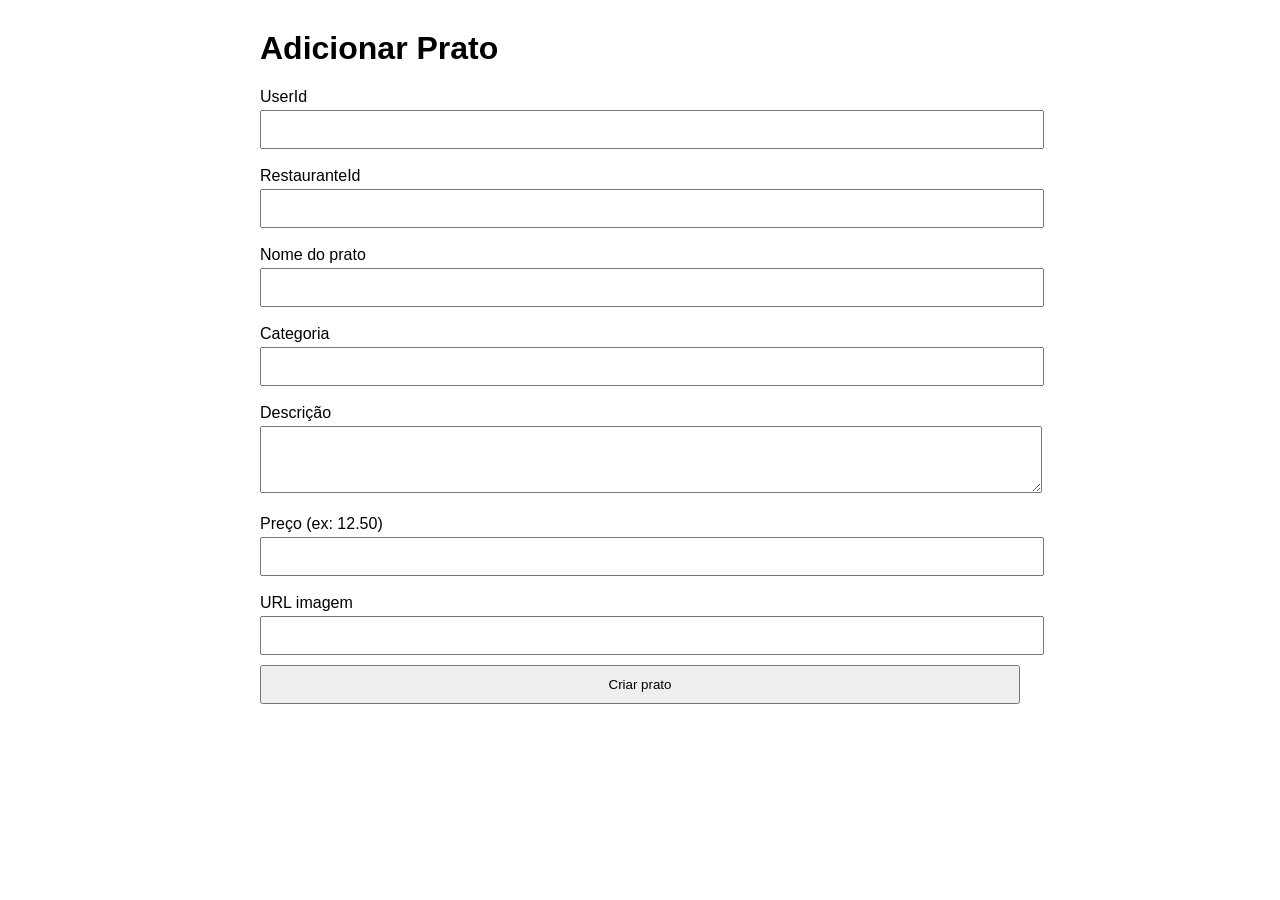
==== bitefinder-api/add_menu.html @ e2a538bc ". ." ====
<!DOCTYPE html>
<html lang="pt">
<head>
  <meta charset="UTF-8" />
  <title>Adicionar Menu (Prato)</title>
  <style>body{font-family:sans-serif;max-width:760px;margin:30px auto;padding:0 16px;}label{display:block;margin:8px 0 4px;}input, textarea, button{width:100%;padding:10px;margin-bottom:10px;}</style>
</head>
<body>
  <h1>Adicionar Prato</h1>
  <form id="menuForm">
    <label>UserId</label><input type="number" name="userId" min="1" required />
    <label>RestauranteId</label><input type="number" name="restauranteId" min="1" required />
    <label>Nome do prato</label><input type="text" name="nome" required />
    <label>Categoria</label><input type="text" name="categoria" />
    <label>Descrição</label><textarea name="descricao" rows="3"></textarea>
    <label>Preço (ex: 12.50)</label><input type="number" step="0.01" name="preco" />
    <label>URL imagem</label><input type="url" name="imagemUrl" />
    <button type="submit">Criar prato</button>
  </form>
  <pre id="resultado"></pre>

  <script>
    document.getElementById('menuForm').addEventListener('submit', async e => {
      e.preventDefault();
      const form = new FormData(e.target);

      const payload = {
        userId: Number(form.get('userId')),
        restauranteId: Number(form.get('restauranteId')),
        nome: String(form.get('nome')).trim(),
        categoria: String(form.get('categoria') || '').trim(),
        descricao: String(form.get('descricao') || '').trim(),
        preco: form.get('preco') ? Number(form.get('preco')) : null,
        imagemUrl: String(form.get('imagemUrl') || '').trim()
      };

      const res = await fetch('api/pratos/create.php', {
        method: 'POST',
        headers: {'Content-Type': 'application/json'},
        body: JSON.stringify(payload)
      });

      const json = await res.json();
      document.getElementById('resultado').textContent = JSON.stringify(json, null, 2);
    });
  </script>
</body>
</html>
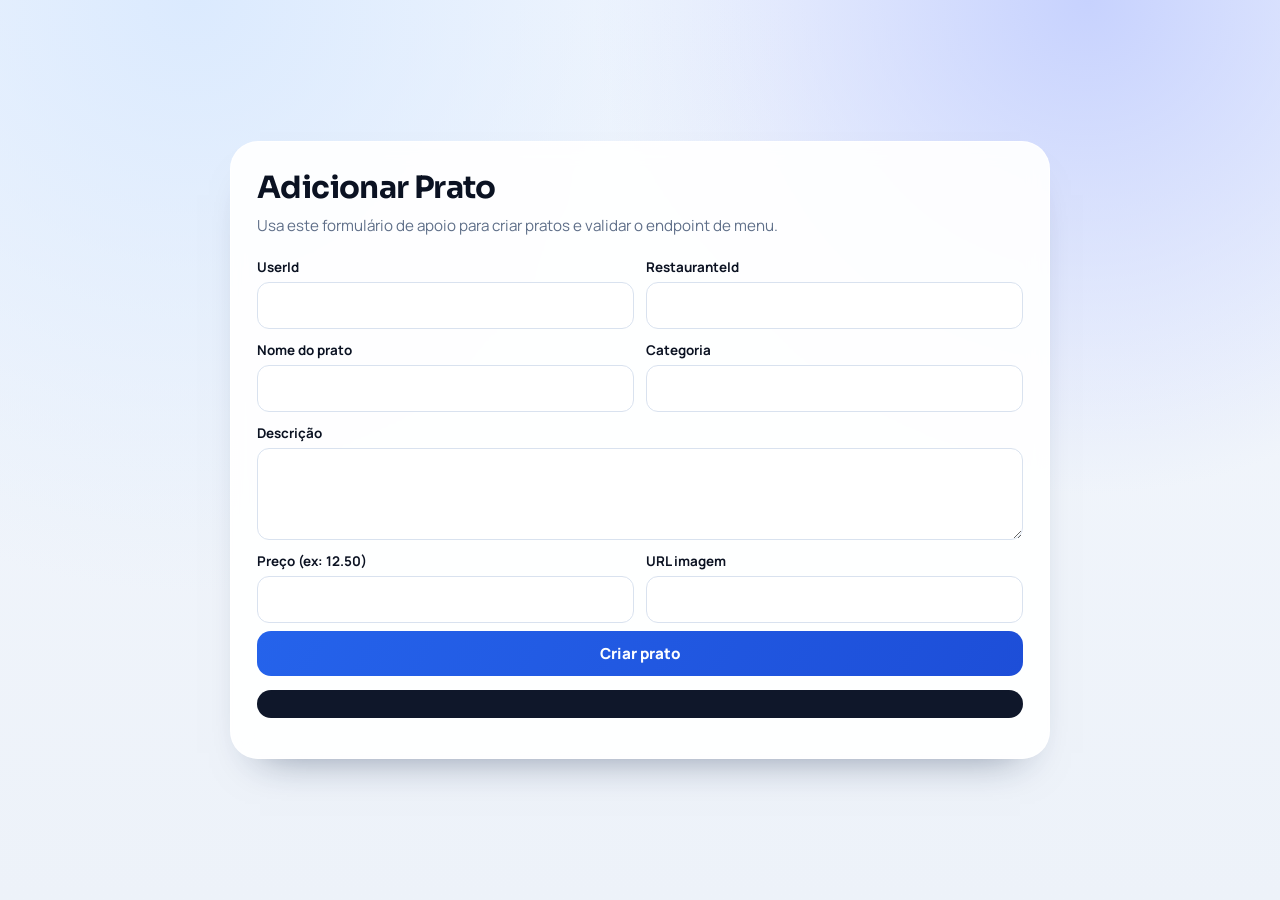
==== commit d26b2baa: ". ." ====
--- a/bitefinder-api/add_menu.html
+++ b/bitefinder-api/add_menu.html
@@ -2,22 +2,184 @@
 <html lang="pt">
 <head>
   <meta charset="UTF-8" />
+  <meta name="viewport" content="width=device-width, initial-scale=1.0" />
   <title>Adicionar Menu (Prato)</title>
-  <style>body{font-family:sans-serif;max-width:760px;margin:30px auto;padding:0 16px;}label{display:block;margin:8px 0 4px;}input, textarea, button{width:100%;padding:10px;margin-bottom:10px;}</style>
+  <link rel="preconnect" href="https://fonts.googleapis.com" />
+  <link rel="preconnect" href="https://fonts.gstatic.com" crossorigin />
+  <link href="https://fonts.googleapis.com/css2?family=Manrope:wght@400;500;600;700;800&family=Sora:wght@600;700;800&display=swap" rel="stylesheet" />
+  <style>
+    :root {
+      --brand: #0f172a;
+      --accent: #2563eb;
+      --bg: #edf2f9;
+      --surface: #ffffff;
+      --border: #d9e2ef;
+      --text: #0b1222;
+      --text-soft: #5f6f89;
+      --shadow: 0 24px 42px -30px rgb(13 32 66 / 0.55);
+    }
+
+    * { box-sizing: border-box; }
+    body {
+      margin: 0;
+      min-height: 100vh;
+      display: grid;
+      place-items: center;
+      font-family: 'Manrope', 'Segoe UI', sans-serif;
+      background:
+        radial-gradient(circle at 15% 0%, #dbeafe 0%, rgba(219, 234, 254, 0) 42%),
+        radial-gradient(circle at 85% 0%, #c7d2fe 0%, rgba(199, 210, 254, 0) 35%),
+        linear-gradient(180deg, #f3f7fd 0%, var(--bg) 100%);
+      color: var(--text);
+      padding: 18px;
+    }
+
+    .shell {
+      width: min(100%, 820px);
+      background: rgba(255, 255, 255, 0.93);
+      border: 1px solid rgba(255, 255, 255, 0.75);
+      border-radius: 28px;
+      box-shadow: var(--shadow);
+      padding: 26px;
+      backdrop-filter: blur(10px);
+    }
+
+    h1 {
+      font-family: 'Sora', 'Manrope', sans-serif;
+      margin: 0 0 8px;
+      font-size: clamp(1.5rem, 2.4vw, 2rem);
+      letter-spacing: -0.02em;
+    }
+
+    .intro {
+      margin: 0 0 22px;
+      color: var(--text-soft);
+      font-size: 0.95rem;
+    }
+
+    .grid {
+      display: grid;
+      grid-template-columns: 1fr;
+      gap: 12px;
+    }
+
+    @media (min-width: 680px) {
+      .grid.two-cols {
+        grid-template-columns: 1fr 1fr;
+      }
+    }
+
+    label {
+      display: block;
+      margin: 0 0 6px;
+      font-weight: 700;
+      font-size: 0.84rem;
+    }
+
+    input, button, textarea {
+      width: 100%;
+      border: 1px solid var(--border);
+      border-radius: 12px;
+      padding: 12px 13px;
+      font-size: 0.95rem;
+      font-family: inherit;
+      transition: border-color .2s, box-shadow .2s;
+      margin: 0;
+    }
+
+    input:focus,
+    textarea:focus {
+      outline: none;
+      border-color: var(--accent);
+      box-shadow: 0 0 0 3px rgba(37, 99, 235, 0.25);
+    }
+
+    textarea {
+      min-height: 92px;
+      resize: vertical;
+    }
+
+    button {
+      border: none;
+      margin-top: 8px;
+      border-radius: 14px;
+      background: linear-gradient(120deg, var(--accent), #1d4ed8);
+      color: #fff;
+      font-weight: 800;
+      cursor: pointer;
+    }
+
+    button:hover {
+      transform: translateY(-1px);
+    }
+
+    .field {
+      display: flex;
+      flex-direction: column;
+      gap: 0;
+    }
+
+    pre {
+      margin-top: 14px;
+      background: #0f172a;
+      color: #dbeafe;
+      border-radius: 14px;
+      padding: 14px;
+      font-size: 0.82rem;
+      max-height: 300px;
+      overflow: auto;
+    }
+  </style>
 </head>
 <body>
-  <h1>Adicionar Prato</h1>
-  <form id="menuForm">
-    <label>UserId</label><input type="number" name="userId" min="1" required />
-    <label>RestauranteId</label><input type="number" name="restauranteId" min="1" required />
-    <label>Nome do prato</label><input type="text" name="nome" required />
-    <label>Categoria</label><input type="text" name="categoria" />
-    <label>Descrição</label><textarea name="descricao" rows="3"></textarea>
-    <label>Preço (ex: 12.50)</label><input type="number" step="0.01" name="preco" />
-    <label>URL imagem</label><input type="url" name="imagemUrl" />
-    <button type="submit">Criar prato</button>
-  </form>
-  <pre id="resultado"></pre>
+  <section class="shell">
+    <h1>Adicionar Prato</h1>
+    <p class="intro">Usa este formulário de apoio para criar pratos e validar o endpoint de menu.</p>
+
+    <form id="menuForm">
+      <div class="grid two-cols">
+        <div class="field">
+          <label>UserId</label>
+          <input type="number" name="userId" min="1" required />
+        </div>
+        <div class="field">
+          <label>RestauranteId</label>
+          <input type="number" name="restauranteId" min="1" required />
+        </div>
+      </div>
+
+      <div class="grid two-cols" style="margin-top:12px;">
+        <div class="field">
+          <label>Nome do prato</label>
+          <input type="text" name="nome" required />
+        </div>
+        <div class="field">
+          <label>Categoria</label>
+          <input type="text" name="categoria" />
+        </div>
+      </div>
+
+      <div class="field" style="margin-top:12px;">
+        <label>Descrição</label>
+        <textarea name="descricao" rows="3"></textarea>
+      </div>
+
+      <div class="grid two-cols" style="margin-top:12px;">
+        <div class="field">
+          <label>Preço (ex: 12.50)</label>
+          <input type="number" step="0.01" name="preco" />
+        </div>
+        <div class="field">
+          <label>URL imagem</label>
+          <input type="url" name="imagemUrl" />
+        </div>
+      </div>
+
+      <button type="submit">Criar prato</button>
+    </form>
+
+    <pre id="resultado"></pre>
+  </section>
 
   <script>
     document.getElementById('menuForm').addEventListener('submit', async e => {
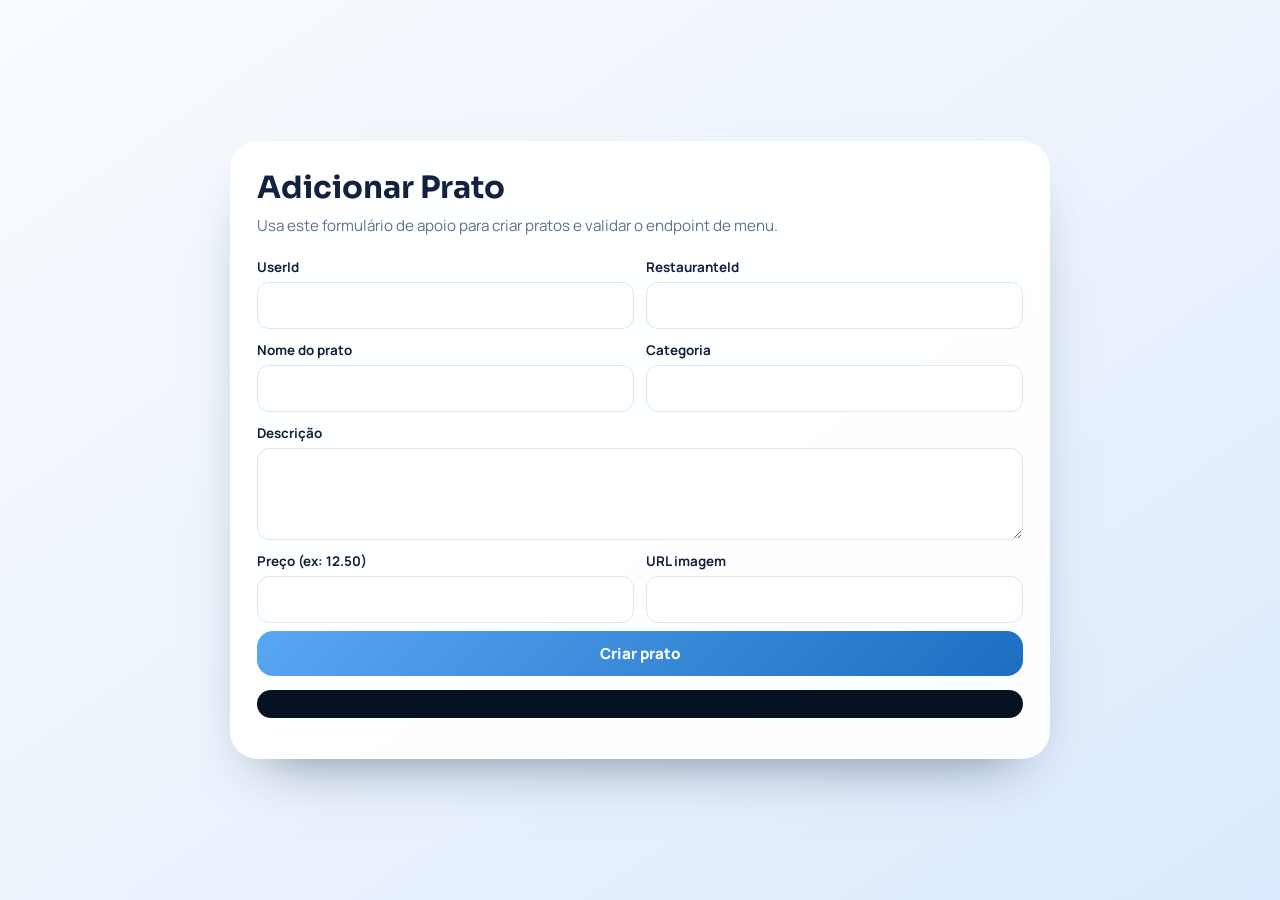
==== commit b0feacbe: ". ." ====
--- a/bitefinder-api/add_menu.html
+++ b/bitefinder-api/add_menu.html
@@ -9,14 +9,16 @@
   <link href="https://fonts.googleapis.com/css2?family=Manrope:wght@400;500;600;700;800&family=Sora:wght@600;700;800&display=swap" rel="stylesheet" />
   <style>
     :root {
-      --brand: #0f172a;
-      --accent: #2563eb;
-      --bg: #edf2f9;
+      --brand: #103E7D;
+      --accent: #1B6EC2;
+      --accent-bright: #5AA7F2;
+      --bg: #edf4fc;
       --surface: #ffffff;
-      --border: #d9e2ef;
-      --text: #0b1222;
-      --text-soft: #5f6f89;
-      --shadow: 0 24px 42px -30px rgb(13 32 66 / 0.55);
+      --border: #d6e8f8;
+      --text: #12213d;
+      --text-soft: #5f7190;
+      --shadow: 0 28px 58px -34px rgb(13 32 66 / 0.62);
+      --ease: cubic-bezier(.2,.8,.2,1);
     }
 
     * { box-sizing: border-box; }
@@ -26,10 +28,7 @@
       display: grid;
       place-items: center;
       font-family: 'Manrope', 'Segoe UI', sans-serif;
-      background:
-        radial-gradient(circle at 15% 0%, #dbeafe 0%, rgba(219, 234, 254, 0) 42%),
-        radial-gradient(circle at 85% 0%, #c7d2fe 0%, rgba(199, 210, 254, 0) 35%),
-        linear-gradient(180deg, #f3f7fd 0%, var(--bg) 100%);
+      background: linear-gradient(145deg, #f8fbff 0%, #edf4fc 48%, #dbeafe 100%);
       color: var(--text);
       padding: 18px;
     }
@@ -48,7 +47,7 @@
       font-family: 'Sora', 'Manrope', sans-serif;
       margin: 0 0 8px;
       font-size: clamp(1.5rem, 2.4vw, 2rem);
-      letter-spacing: -0.02em;
+      letter-spacing: 0;
     }
 
     .intro {
@@ -102,15 +101,18 @@
     button {
       border: none;
       margin-top: 8px;
-      border-radius: 14px;
-      background: linear-gradient(120deg, var(--accent), #1d4ed8);
+      border-radius: 16px;
+      background: linear-gradient(135deg, var(--accent-bright), var(--accent));
       color: #fff;
       font-weight: 800;
       cursor: pointer;
+      transition: transform .18s var(--ease), box-shadow .18s var(--ease);
+      box-shadow: 0 20px 34px -24px rgba(27, 110, 194, 0.85);
     }
 
     button:hover {
       transform: translateY(-1px);
+      box-shadow: 0 24px 42px -24px rgba(27, 110, 194, 0.95);
     }
 
     .field {
@@ -121,7 +123,7 @@
 
     pre {
       margin-top: 14px;
-      background: #0f172a;
+      background: #061121;
       color: #dbeafe;
       border-radius: 14px;
       padding: 14px;
@@ -207,4 +209,4 @@
     });
   </script>
 </body>
-</html>+</html>
